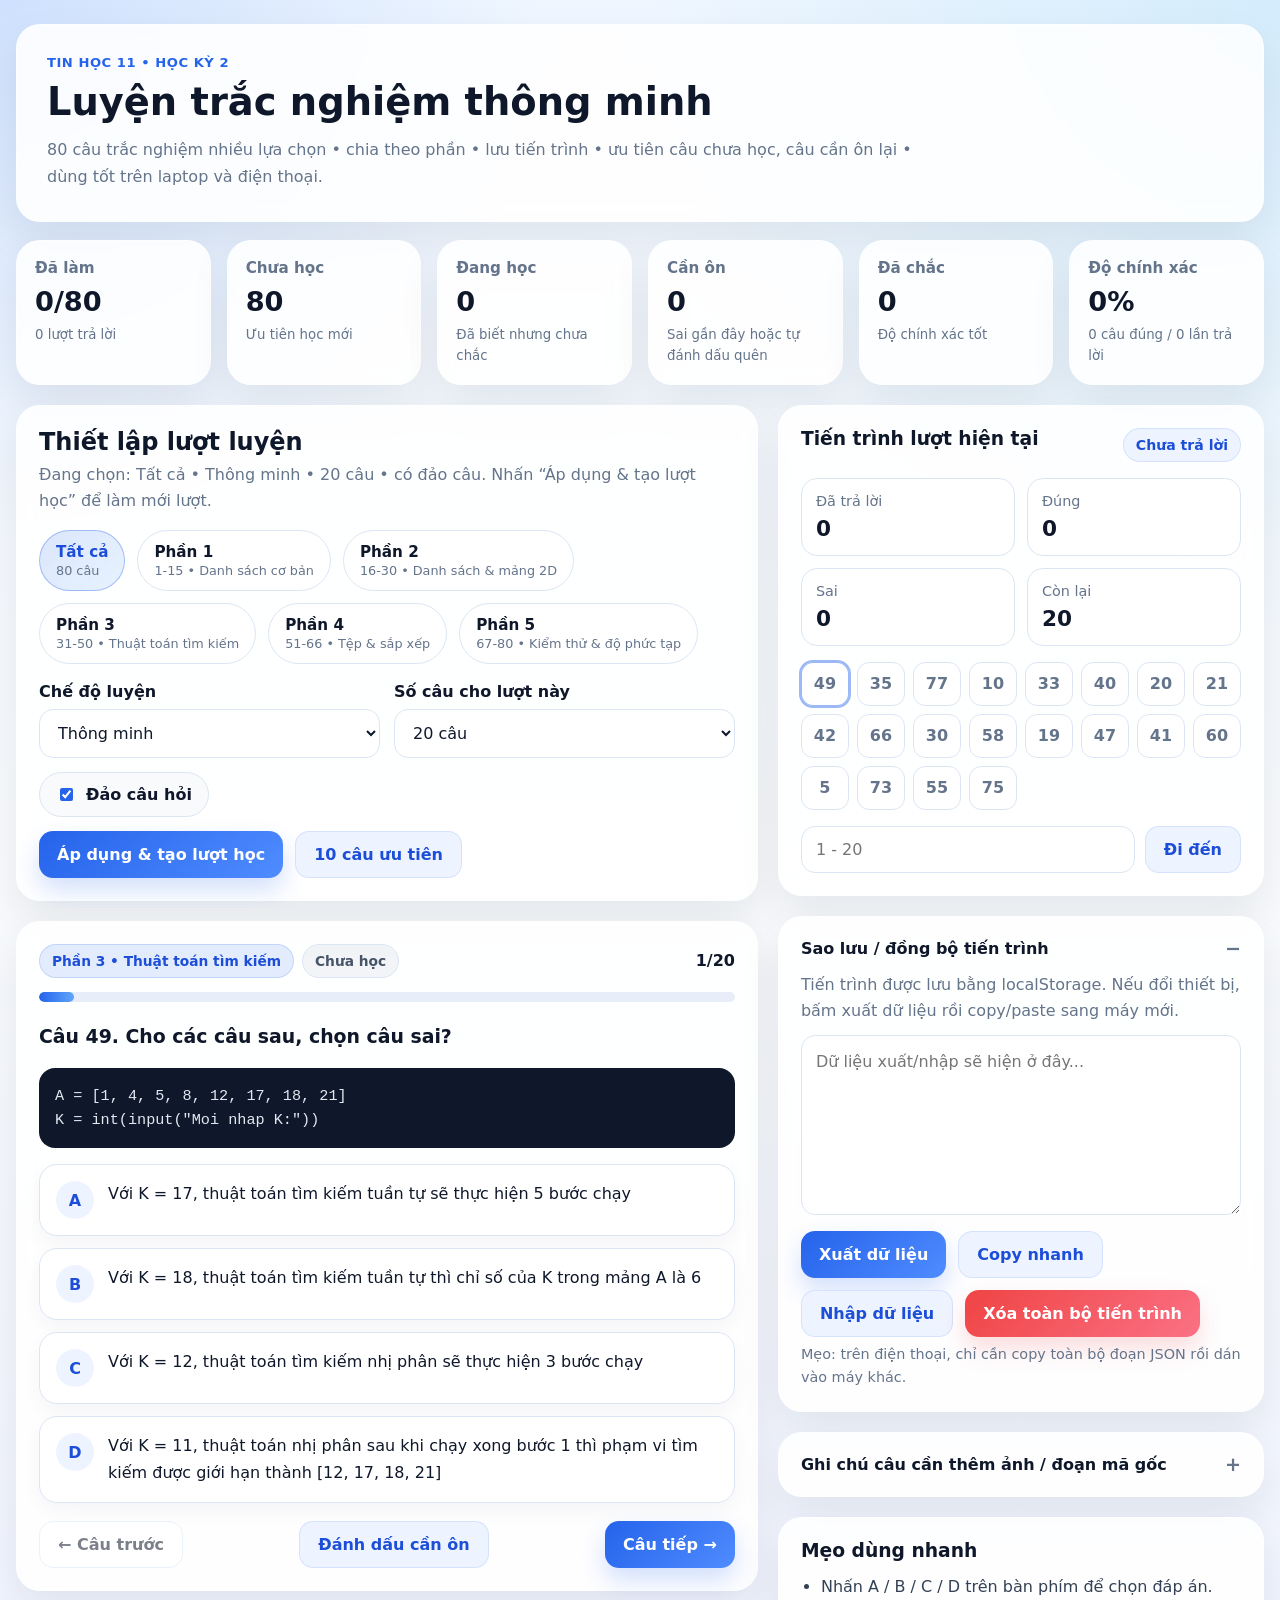
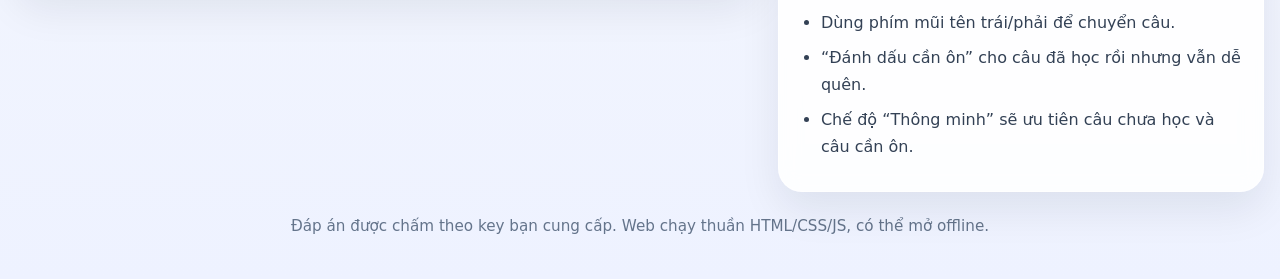
==== index.html @ f0079c47 "init" ====
<!DOCTYPE html>
<html lang="vi">
<head>
  <meta charset="UTF-8" />
  <meta name="viewport" content="width=device-width, initial-scale=1.0" />
  <title>Luyện trắc nghiệm Tin học 11 - HK2</title>
  <link rel="stylesheet" href="style.css" />
</head>
<body>
  <main class="app">
    <header class="hero panel">
      <div>
        <p class="eyebrow">Tin học 11 • Học kỳ 2</p>
        <h1>Luyện trắc nghiệm thông minh</h1>
        <p class="hero-subtext">
          80 câu trắc nghiệm nhiều lựa chọn • chia theo phần • lưu tiến trình •
          ưu tiên câu chưa học, câu cần ôn lại • dùng tốt trên laptop và điện thoại.
        </p>
      </div>
    </header>

    <section class="stats-grid">
      <article class="stat-card panel">
        <span class="stat-label">Đã làm</span>
        <strong id="statAttempted">0/80</strong>
        <small id="statAttemptedDetail">0 lượt trả lời</small>
      </article>

      <article class="stat-card panel">
        <span class="stat-label">Chưa học</span>
        <strong id="statUnseen">80</strong>
        <small>Ưu tiên học mới</small>
      </article>

      <article class="stat-card panel">
        <span class="stat-label">Đang học</span>
        <strong id="statLearning">0</strong>
        <small>Đã biết nhưng chưa chắc</small>
      </article>

      <article class="stat-card panel">
        <span class="stat-label">Cần ôn</span>
        <strong id="statReview">0</strong>
        <small>Sai gần đây hoặc tự đánh dấu quên</small>
      </article>

      <article class="stat-card panel">
        <span class="stat-label">Đã chắc</span>
        <strong id="statMastered">0</strong>
        <small>Độ chính xác tốt</small>
      </article>

      <article class="stat-card panel">
        <span class="stat-label">Độ chính xác</span>
        <strong id="statAccuracy">0%</strong>
        <small id="statAccuracyDetail">0 câu đúng / 0 lần trả lời</small>
      </article>
    </section>

    <div class="layout">
      <section class="column-main">
        <section class="panel control-panel">
          <div class="panel-title-row">
            <div>
              <h2>Thiết lập lượt luyện</h2>
              <p id="sessionMetaText" class="muted-text">
                Dữ liệu được lưu tự động trên trình duyệt này.
              </p>
            </div>
          </div>

          <div id="sectionChips" class="section-chips"></div>

          <div class="control-grid">
            <label class="control-field">
              <span>Chế độ luyện</span>
              <select id="modeSelect">
                <option value="smart">Thông minh</option>
                <option value="all">Tất cả câu trong phần</option>
                <option value="unseen">Chỉ câu chưa học</option>
                <option value="review">Chỉ câu cần ôn</option>
                <option value="learning">Chỉ câu đang học</option>
                <option value="mastered">Chỉ câu đã chắc</option>
              </select>
            </label>

            <label class="control-field">
              <span>Số câu cho lượt này</span>
              <select id="countSelect">
                <option value="10">10 câu</option>
                <option value="15">15 câu</option>
                <option value="20">20 câu</option>
                <option value="30">30 câu</option>
                <option value="40">40 câu</option>
                <option value="all">Tất cả câu trong phần</option>
              </select>
            </label>
          </div>

          <div class="toggle-row">
            <label class="toggle-pill">
              <input type="checkbox" id="shuffleToggle" />
              <span>Đảo câu hỏi</span>
            </label>
          </div>

          <div class="control-actions">
            <button id="buildSessionBtn" class="btn btn-primary" type="button">
              Áp dụng & tạo lượt học
            </button>
            <button id="continueSmartBtn" class="btn btn-secondary" type="button">
              10 câu ưu tiên
            </button>
          </div>
        </section>

        <article class="panel question-panel">
          <div class="question-head">
            <div class="badge-row">
              <span id="questionSectionBadge" class="badge badge-accent">Phần</span>
              <span id="questionStatusBadge" class="badge">Trạng thái</span>
            </div>
            <div class="question-position">
              <span id="currentIndexLabel">0</span>/<span id="totalCountLabel">0</span>
            </div>
          </div>

          <div class="reading-progress">
            <div id="sessionProgressBar"></div>
          </div>

          <h2 id="questionTitle" class="question-title">Đang tải câu hỏi...</h2>

          <pre id="questionCode" class="question-code hidden"></pre>

          <div id="questionImageWrap" class="question-image-wrap hidden">
            <img id="questionImage" alt="Ảnh minh họa câu hỏi" />
          </div>

          <div id="questionImageNote" class="inline-note warning hidden"></div>
          <div id="questionNote" class="inline-note hidden"></div>

          <div id="optionsList" class="options-list"></div>

          <div id="feedbackBox" class="feedback-box hidden"></div>

          <div class="question-actions">
            <button id="prevBtn" class="btn btn-ghost" type="button">← Câu trước</button>
            <button id="toggleReviewBtn" class="btn btn-secondary" type="button">
              Đánh dấu cần ôn
            </button>
            <button id="nextBtn" class="btn btn-primary" type="button">Câu tiếp →</button>
          </div>
        </article>
      </section>

      <aside class="column-side">
        <section class="panel">
          <div class="panel-title-row">
            <h3>Tiến trình lượt hiện tại</h3>
            <span id="sessionResultText" class="mini-pill">Chưa trả lời</span>
          </div>

          <div class="session-overview">
            <div class="mini-card">
              <span>Đã trả lời</span>
              <strong id="sessionAnswered">0</strong>
            </div>
            <div class="mini-card">
              <span>Đúng</span>
              <strong id="sessionCorrect">0</strong>
            </div>
            <div class="mini-card">
              <span>Sai</span>
              <strong id="sessionWrong">0</strong>
            </div>
            <div class="mini-card">
              <span>Còn lại</span>
              <strong id="sessionRemaining">0</strong>
            </div>
          </div>

          <div id="questionNavigator" class="navigator-grid"></div>

          <div class="jump-row">
            <input
              id="jumpInput"
              type="number"
              min="1"
              placeholder="Đi tới vị trí trong lượt"
            />
            <button id="jumpBtn" class="btn btn-secondary" type="button">Đi đến</button>
          </div>
        </section>

        <details class="panel" open>
          <summary>Sao lưu / đồng bộ tiến trình</summary>
          <p class="muted-text">
            Tiến trình được lưu bằng localStorage. Nếu đổi thiết bị, bấm xuất dữ liệu
            rồi copy/paste sang máy mới.
          </p>
          <textarea
            id="syncDataBox"
            placeholder="Dữ liệu xuất/nhập sẽ hiện ở đây..."
          ></textarea>
          <div class="stack-actions">
            <button id="exportBtn" class="btn btn-primary" type="button">Xuất dữ liệu</button>
            <button id="copyBtn" class="btn btn-secondary" type="button">Copy nhanh</button>
            <button id="importBtn" class="btn btn-secondary" type="button">Nhập dữ liệu</button>
            <button id="resetProgressBtn" class="btn btn-danger" type="button">
              Xóa toàn bộ tiến trình
            </button>
          </div>
          <p id="syncMessage" class="muted-text small-text">
            Mẹo: trên điện thoại, chỉ cần copy toàn bộ đoạn JSON rồi dán vào máy khác.
          </p>
        </details>

        <details class="panel">
          <summary>Ghi chú câu cần thêm ảnh / đoạn mã gốc</summary>
          <ul id="assetNotesList" class="asset-list"></ul>
        </details>

        <section class="panel help-panel">
          <h3>Mẹo dùng nhanh</h3>
          <ul class="help-list">
            <li>Nhấn A / B / C / D trên bàn phím để chọn đáp án.</li>
            <li>Dùng phím mũi tên trái/phải để chuyển câu.</li>
            <li>“Đánh dấu cần ôn” cho câu đã học rồi nhưng vẫn dễ quên.</li>
            <li>Chế độ “Thông minh” sẽ ưu tiên câu chưa học và câu cần ôn.</li>
          </ul>
        </section>
      </aside>
    </div>

    <footer class="footer-note">
      Đáp án được chấm theo key bạn cung cấp. Web chạy thuần HTML/CSS/JS, có thể mở offline.
    </footer>
  </main>

  <div id="toast" class="toast hidden"></div>

  <script src="javascript.js"></script>
</body>
</html>
---- style.css ----
:root {
  --bg-1: #eff6ff;
  --bg-2: #f8fafc;
  --bg-3: #eef2ff;
  --card: rgba(255, 255, 255, 0.88);
  --text: #0f172a;
  --muted: #64748b;
  --line: #dbe5f3;
  --primary: #2563eb;
  --primary-dark: #1d4ed8;
  --primary-soft: rgba(37, 99, 235, 0.12);
  --success: #16a34a;
  --success-soft: rgba(22, 163, 74, 0.12);
  --warning: #f59e0b;
  --warning-soft: rgba(245, 158, 11, 0.14);
  --danger: #ef4444;
  --danger-soft: rgba(239, 68, 68, 0.12);
  --shadow: 0 18px 42px rgba(15, 23, 42, 0.08);
  --radius-lg: 24px;
  --radius-md: 18px;
  --radius-sm: 14px;
}

* {
  box-sizing: border-box;
}

html {
  scroll-behavior: smooth;
}

body {
  margin: 0;
  color: var(--text);
  font-family: Inter, system-ui, -apple-system, BlinkMacSystemFont, "Segoe UI", sans-serif;
  background:
    radial-gradient(circle at top left, rgba(59, 130, 246, 0.18), transparent 24%),
    radial-gradient(circle at top right, rgba(14, 165, 233, 0.12), transparent 28%),
    linear-gradient(180deg, var(--bg-1) 0%, var(--bg-2) 46%, var(--bg-3) 100%);
  min-height: 100vh;
}

button,
input,
select,
textarea {
  font: inherit;
}

button {
  cursor: pointer;
}

img {
  max-width: 100%;
  display: block;
}

.app {
  max-width: 1280px;
  margin: 0 auto;
  padding: 24px 16px 40px;
}

.panel {
  background: var(--card);
  border: 1px solid rgba(255, 255, 255, 0.6);
  border-radius: var(--radius-lg);
  box-shadow: var(--shadow);
  backdrop-filter: blur(10px);
}

.hero {
  padding: 30px;
  margin-bottom: 18px;
}

.eyebrow {
  margin: 0 0 10px;
  color: var(--primary);
  font-weight: 800;
  letter-spacing: 0.04em;
  text-transform: uppercase;
  font-size: 0.82rem;
}

.hero h1 {
  margin: 0;
  font-size: clamp(1.9rem, 3vw, 3rem);
  line-height: 1.15;
}

.hero-subtext {
  margin: 12px 0 0;
  max-width: 900px;
  color: var(--muted);
  font-size: 1rem;
  line-height: 1.7;
}

.stats-grid {
  display: grid;
  grid-template-columns: repeat(6, minmax(0, 1fr));
  gap: 16px;
  margin-bottom: 20px;
}

.stat-card {
  padding: 18px;
}

.stat-label {
  display: block;
  color: var(--muted);
  font-weight: 700;
  font-size: 0.95rem;
  margin-bottom: 10px;
}

.stat-card strong {
  display: block;
  font-size: 1.7rem;
  line-height: 1.1;
  margin-bottom: 8px;
}

.stat-card small {
  color: var(--muted);
  line-height: 1.5;
}

.layout {
  display: grid;
  grid-template-columns: minmax(0, 1.45fr) minmax(320px, 0.95fr);
  gap: 20px;
  align-items: start;
}

.column-main,
.column-side {
  display: flex;
  flex-direction: column;
  gap: 20px;
}

.control-panel,
.question-panel,
.column-side .panel {
  padding: 22px;
}

.panel-title-row {
  display: flex;
  justify-content: space-between;
  align-items: flex-start;
  gap: 12px;
  margin-bottom: 16px;
}

.panel-title-row h2,
.panel-title-row h3 {
  margin: 0;
}

.muted-text {
  margin: 6px 0 0;
  color: var(--muted);
  line-height: 1.6;
}

.small-text {
  font-size: 0.9rem;
}

.section-chips {
  display: flex;
  flex-wrap: wrap;
  gap: 12px;
  margin-bottom: 18px;
}

.chip {
  border: 1px solid var(--line);
  background: rgba(255, 255, 255, 0.78);
  color: var(--text);
  border-radius: 999px;
  padding: 12px 16px;
  min-height: 56px;
  display: inline-flex;
  flex-direction: column;
  justify-content: center;
  gap: 2px;
  transition: transform 0.18s ease, box-shadow 0.18s ease, border-color 0.18s ease;
}

.chip span {
  font-weight: 800;
  font-size: 0.95rem;
}

.chip small {
  color: var(--muted);
  font-size: 0.8rem;
}

.chip:hover {
  transform: translateY(-1px);
  box-shadow: 0 10px 24px rgba(15, 23, 42, 0.08);
}

.chip.active {
  background: linear-gradient(135deg, rgba(37, 99, 235, 0.16), rgba(96, 165, 250, 0.14));
  border-color: rgba(37, 99, 235, 0.35);
  color: var(--primary-dark);
}

.control-grid {
  display: grid;
  grid-template-columns: repeat(2, minmax(0, 1fr));
  gap: 14px;
}

.control-field {
  display: flex;
  flex-direction: column;
  gap: 8px;
}

.control-field span {
  font-weight: 700;
  color: var(--text);
}

.control-field select,
.jump-row input,
textarea {
  width: 100%;
  border: 1px solid var(--line);
  background: rgba(255, 255, 255, 0.94);
  color: var(--text);
  border-radius: 14px;
  padding: 13px 14px;
  outline: none;
  transition: border-color 0.18s ease, box-shadow 0.18s ease;
}

.control-field select:focus,
.jump-row input:focus,
textarea:focus {
  border-color: rgba(37, 99, 235, 0.45);
  box-shadow: 0 0 0 4px rgba(37, 99, 235, 0.08);
}

.toggle-row {
  margin-top: 14px;
  margin-bottom: 14px;
  display: flex;
  flex-wrap: wrap;
  gap: 10px;
}

.toggle-pill {
  display: inline-flex;
  align-items: center;
  gap: 10px;
  padding: 12px 16px;
  border-radius: 999px;
  border: 1px solid var(--line);
  background: #f8fafc;
  font-weight: 700;
  color: var(--text);
}

.toggle-pill input {
  accent-color: var(--primary);
}

.control-actions,
.stack-actions,
.question-actions {
  display: flex;
  flex-wrap: wrap;
  gap: 12px;
}

.btn {
  border: none;
  border-radius: 14px;
  padding: 13px 18px;
  font-weight: 800;
  transition: transform 0.18s ease, box-shadow 0.18s ease, opacity 0.18s ease;
}

.btn:hover {
  transform: translateY(-1px);
}

.btn:disabled {
  opacity: 0.55;
  cursor: not-allowed;
  transform: none;
  box-shadow: none;
}

.btn-primary {
  background: linear-gradient(135deg, var(--primary), #4f8cff);
  color: white;
  box-shadow: 0 12px 24px rgba(37, 99, 235, 0.2);
}

.btn-secondary {
  background: #eef4ff;
  color: var(--primary-dark);
  border: 1px solid rgba(37, 99, 235, 0.12);
}

.btn-ghost {
  background: white;
  color: var(--text);
  border: 1px solid var(--line);
}

.btn-danger {
  background: linear-gradient(135deg, #ef4444, #fb7185);
  color: white;
  box-shadow: 0 12px 24px rgba(239, 68, 68, 0.18);
}

.question-head {
  display: flex;
  align-items: center;
  justify-content: space-between;
  gap: 12px;
  margin-bottom: 14px;
}

.badge-row {
  display: flex;
  flex-wrap: wrap;
  gap: 8px;
}

.badge {
  display: inline-flex;
  align-items: center;
  justify-content: center;
  padding: 8px 12px;
  border-radius: 999px;
  border: 1px solid var(--line);
  background: #f8fafc;
  color: var(--muted);
  font-size: 0.86rem;
  font-weight: 800;
}

.badge-accent {
  background: var(--primary-soft);
  color: var(--primary-dark);
  border-color: rgba(37, 99, 235, 0.18);
}

.badge.status-unseen {
  background: rgba(148, 163, 184, 0.12);
  color: #475569;
}

.badge.status-learning {
  background: rgba(59, 130, 246, 0.1);
  color: var(--primary-dark);
}

.badge.status-review {
  background: var(--warning-soft);
  color: #a16207;
}

.badge.status-mastered {
  background: var(--success-soft);
  color: #15803d;
}

.question-position {
  font-weight: 900;
  color: var(--text);
  font-size: 1rem;
}

.reading-progress {
  width: 100%;
  height: 10px;
  background: #e8eef9;
  border-radius: 999px;
  overflow: hidden;
  margin-bottom: 18px;
}

#sessionProgressBar {
  width: 0%;
  height: 100%;
  background: linear-gradient(90deg, var(--primary), #60a5fa);
  border-radius: 999px;
  transition: width 0.28s ease;
}

.question-title {
  margin: 0 0 16px;
  font-size: 1.18rem;
  line-height: 1.7;
  white-space: pre-wrap;
}

.question-code {
  margin: 0 0 16px;
  padding: 16px;
  border-radius: 16px;
  background: #0f172a;
  color: #e2e8f0;
  overflow: auto;
  white-space: pre-wrap;
  line-height: 1.6;
  font-size: 0.95rem;
  font-family: ui-monospace, SFMono-Regular, Menlo, Monaco, Consolas, "Liberation Mono", "Courier New", monospace;
}

.question-image-wrap {
  margin-bottom: 16px;
}

.question-image-wrap img {
  width: 100%;
  border-radius: 16px;
  border: 1px solid var(--line);
  background: white;
  object-fit: contain;
  max-height: 420px;
}

.inline-note {
  margin-bottom: 16px;
  padding: 14px 16px;
  border-radius: 16px;
  border: 1px solid #e2e8f0;
  background: #f8fafc;
  color: #334155;
  line-height: 1.6;
}

.inline-note.warning {
  background: rgba(255, 248, 235, 0.88);
  border-color: rgba(245, 158, 11, 0.28);
  color: #92400e;
}

.options-list {
  display: grid;
  gap: 12px;
}

.option-btn {
  width: 100%;
  display: flex;
  align-items: flex-start;
  gap: 14px;
  text-align: left;
  padding: 16px;
  border-radius: 18px;
  border: 1px solid var(--line);
  background: white;
  box-shadow: 0 8px 20px rgba(15, 23, 42, 0.04);
  transition: transform 0.18s ease, border-color 0.18s ease, box-shadow 0.18s ease;
}

.option-btn:hover {
  transform: translateY(-1px);
  border-color: rgba(37, 99, 235, 0.3);
  box-shadow: 0 12px 24px rgba(37, 99, 235, 0.08);
}

.option-btn:disabled {
  cursor: default;
  opacity: 1;
}

.option-key {
  flex-shrink: 0;
  width: 38px;
  height: 38px;
  border-radius: 999px;
  display: inline-flex;
  align-items: center;
  justify-content: center;
  font-weight: 900;
  background: #eef4ff;
  color: var(--primary-dark);
}

.option-text {
  display: block;
  white-space: pre-wrap;
  line-height: 1.65;
  color: var(--text);
}

.option-btn.selected {
  border-color: rgba(37, 99, 235, 0.35);
}

.option-btn.correct {
  border-color: rgba(22, 163, 74, 0.36);
  background: rgba(22, 163, 74, 0.08);
}

.option-btn.correct .option-key {
  background: rgba(22, 163, 74, 0.16);
  color: var(--success);
}

.option-btn.wrong {
  border-color: rgba(239, 68, 68, 0.34);
  background: rgba(239, 68, 68, 0.08);
}

.option-btn.wrong .option-key {
  background: rgba(239, 68, 68, 0.16);
  color: #b91c1c;
}

.feedback-box {
  margin-top: 16px;
  padding: 14px 16px;
  border-radius: 16px;
  line-height: 1.7;
  font-weight: 700;
}

.feedback-box.success {
  background: rgba(22, 163, 74, 0.1);
  border: 1px solid rgba(22, 163, 74, 0.24);
  color: #166534;
}

.feedback-box.error {
  background: rgba(239, 68, 68, 0.1);
  border: 1px solid rgba(239, 68, 68, 0.24);
  color: #b91c1c;
}

.question-actions {
  margin-top: 18px;
  justify-content: space-between;
}

.session-overview {
  display: grid;
  grid-template-columns: repeat(2, minmax(0, 1fr));
  gap: 12px;
}

.mini-card {
  padding: 14px;
  border-radius: 16px;
  background: rgba(255, 255, 255, 0.72);
  border: 1px solid var(--line);
}

.mini-card span {
  display: block;
  color: var(--muted);
  font-size: 0.9rem;
  margin-bottom: 8px;
}

.mini-card strong {
  font-size: 1.35rem;
  line-height: 1.1;
}

.mini-pill {
  display: inline-flex;
  align-items: center;
  justify-content: center;
  border-radius: 999px;
  padding: 8px 12px;
  background: #eef4ff;
  color: var(--primary-dark);
  font-weight: 800;
  font-size: 0.88rem;
  border: 1px solid rgba(37, 99, 235, 0.12);
}

.navigator-grid {
  margin-top: 16px;
  display: grid;
  grid-template-columns: repeat(auto-fill, minmax(44px, 1fr));
  gap: 8px;
}

.nav-btn {
  min-height: 44px;
  border-radius: 12px;
  border: 1px solid var(--line);
  background: white;
  font-weight: 900;
  color: var(--text);
  transition: transform 0.18s ease, border-color 0.18s ease;
}

.nav-btn:hover {
  transform: translateY(-1px);
}

.nav-btn.current {
  outline: 2px solid rgba(37, 99, 235, 0.45);
  border-color: rgba(37, 99, 235, 0.45);
}

.nav-btn.answered-correct {
  background: rgba(22, 163, 74, 0.12);
  border-color: rgba(22, 163, 74, 0.28);
  color: #166534;
}

.nav-btn.answered-wrong {
  background: rgba(239, 68, 68, 0.12);
  border-color: rgba(239, 68, 68, 0.28);
  color: #b91c1c;
}

.nav-btn.status-unseen {
  background: white;
  color: #64748b;
}

.nav-btn.status-learning {
  background: rgba(59, 130, 246, 0.08);
  color: var(--primary-dark);
}

.nav-btn.status-review {
  background: rgba(245, 158, 11, 0.14);
  color: #a16207;
}

.nav-btn.status-mastered {
  background: rgba(22, 163, 74, 0.12);
  color: #15803d;
}

.jump-row {
  display: flex;
  gap: 10px;
  margin-top: 16px;
}

.jump-row input {
  flex: 1;
}

details.panel {
  overflow: hidden;
}

details > summary {
  list-style: none;
  cursor: pointer;
  font-weight: 800;
  outline: none;
}

details > summary::-webkit-details-marker {
  display: none;
}

details > summary::after {
  content: "+";
  float: right;
  color: var(--muted);
  font-size: 1.2rem;
  line-height: 1;
}

details[open] > summary::after {
  content: "−";
}

details[open] > summary {
  margin-bottom: 14px;
}

textarea {
  min-height: 180px;
  resize: vertical;
  line-height: 1.6;
  margin-top: 12px;
  margin-bottom: 12px;
}

.asset-list,
.help-list {
  margin: 12px 0 0;
  padding-left: 20px;
  color: #334155;
  line-height: 1.7;
}

.help-list li,
.asset-list li {
  margin-bottom: 8px;
}

.help-panel h3 {
  margin: 0;
}

.footer-note {
  text-align: center;
  color: var(--muted);
  margin-top: 22px;
  font-size: 0.95rem;
  line-height: 1.7;
}

.toast {
  position: fixed;
  left: 50%;
  bottom: 18px;
  transform: translateX(-50%);
  padding: 12px 18px;
  border-radius: 999px;
  color: white;
  background: #0f172a;
  box-shadow: 0 18px 40px rgba(15, 23, 42, 0.22);
  z-index: 9999;
  transition: opacity 0.22s ease, transform 0.22s ease;
  max-width: min(92vw, 720px);
  text-align: center;
  font-weight: 800;
}

.toast.success {
  background: linear-gradient(135deg, #16a34a, #22c55e);
}

.toast.error {
  background: linear-gradient(135deg, #dc2626, #f87171);
}

.toast.info {
  background: linear-gradient(135deg, #0f172a, #334155);
}

.hidden {
  display: none !important;
}

@media (max-width: 1180px) {
  .stats-grid {
    grid-template-columns: repeat(3, minmax(0, 1fr));
  }
}

@media (max-width: 980px) {
  .layout {
    grid-template-columns: 1fr;
  }

  .question-actions {
    justify-content: flex-start;
  }
}

@media (max-width: 680px) {
  .app {
    padding: 16px 12px 34px;
  }

  .hero,
  .control-panel,
  .question-panel,
  .column-side .panel {
    padding: 18px;
    border-radius: 20px;
  }

  .stats-grid {
    grid-template-columns: repeat(2, minmax(0, 1fr));
  }

  .control-grid {
    grid-template-columns: 1fr;
  }

  .question-head {
    flex-direction: column;
    align-items: flex-start;
  }

  .question-title {
    font-size: 1.08rem;
  }

  .question-actions,
  .stack-actions,
  .control-actions,
  .jump-row {
    flex-direction: column;
  }

  .question-actions .btn,
  .stack-actions .btn,
  .control-actions .btn,
  .jump-row .btn {
    width: 100%;
  }

  .session-overview {
    grid-template-columns: repeat(2, minmax(0, 1fr));
  }

  .navigator-grid {
    grid-template-columns: repeat(auto-fill, minmax(42px, 1fr));
  }
}
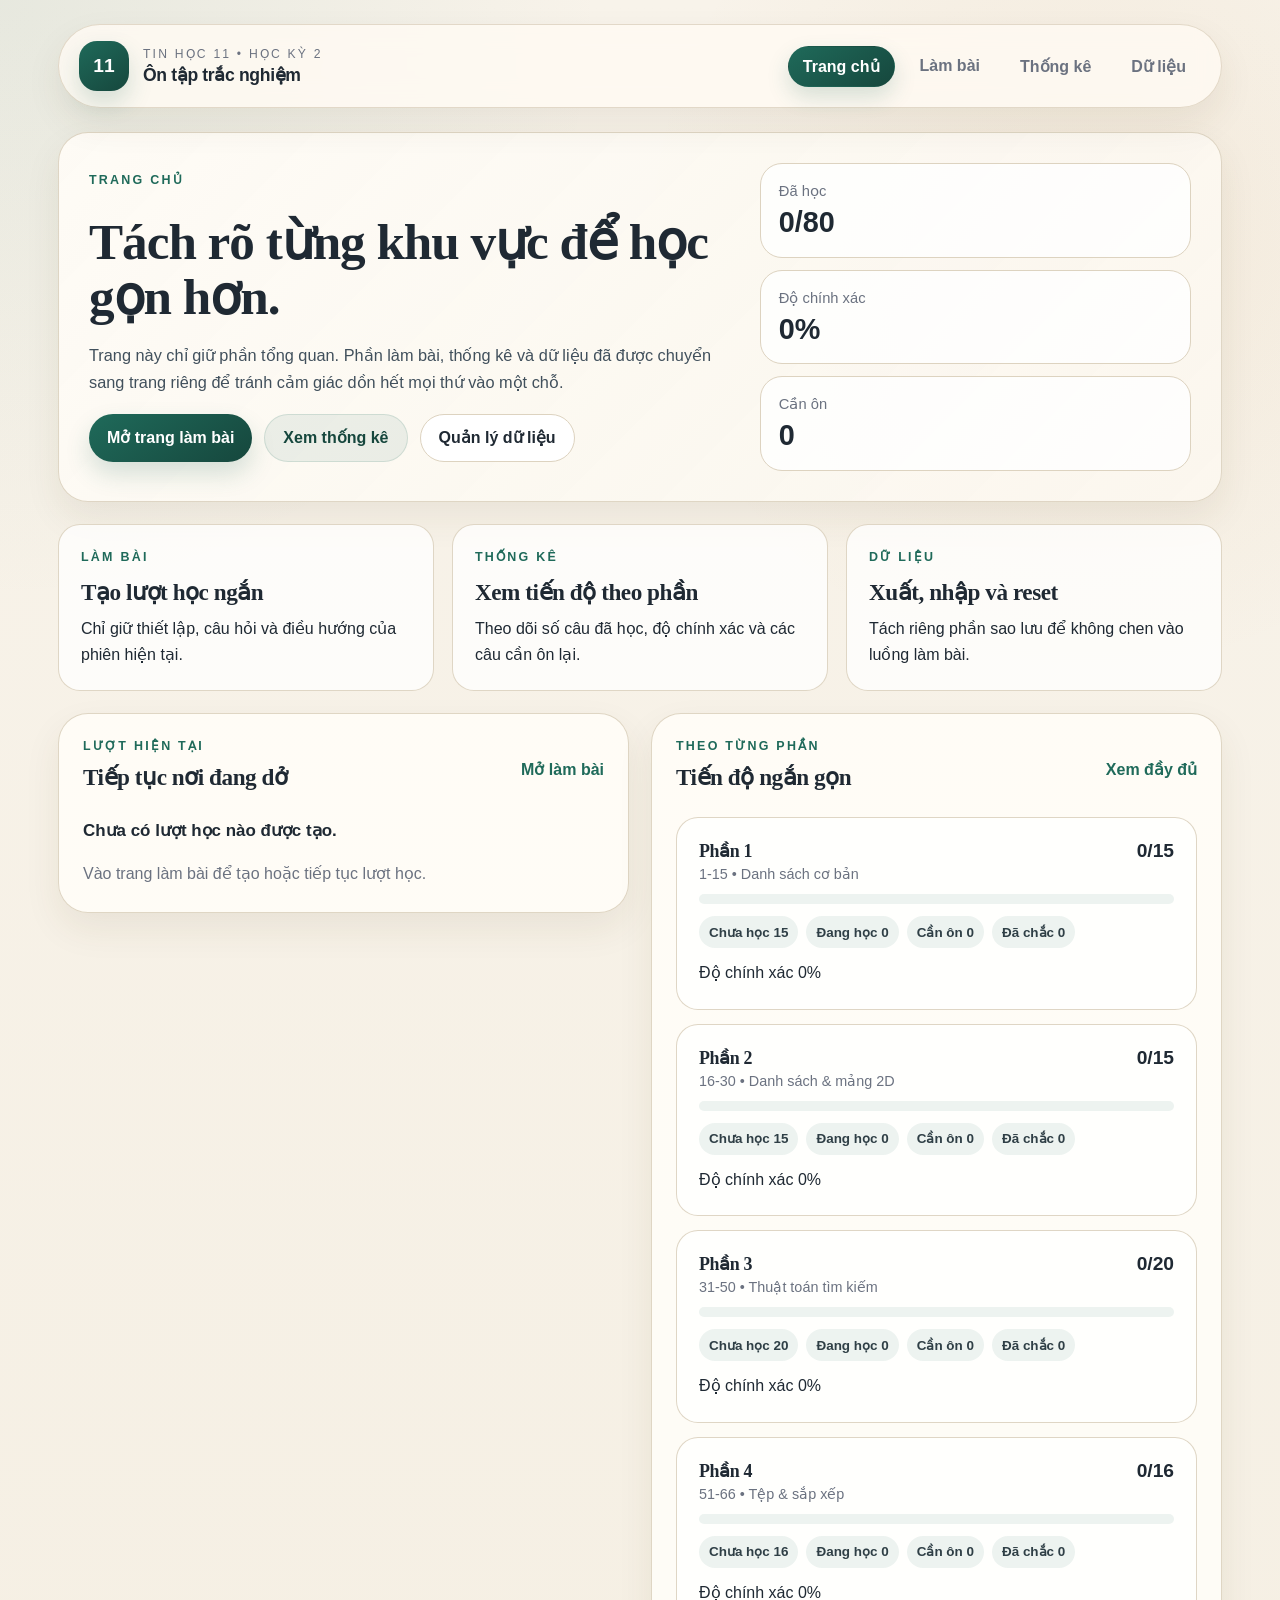
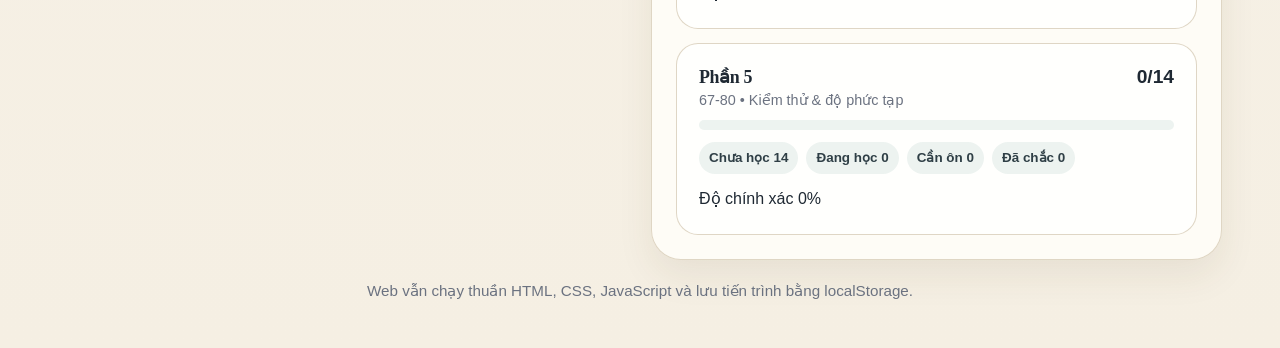
==== commit 415e9239: "Add statistics page for tracking progress and performance in Tin học 11 HK2" ====
--- a/index.html
+++ b/index.html
@@ -3,238 +3,112 @@
 <head>
   <meta charset="UTF-8" />
   <meta name="viewport" content="width=device-width, initial-scale=1.0" />
-  <title>Luyện trắc nghiệm Tin học 11 - HK2</title>
+  <title>Trang chủ | Ôn tập Tin học 11 HK2</title>
   <link rel="stylesheet" href="style.css" />
 </head>
-<body>
-  <main class="app">
-    <header class="hero panel">
-      <div>
-        <p class="eyebrow">Tin học 11 • Học kỳ 2</p>
-        <h1>Luyện trắc nghiệm thông minh</h1>
-        <p class="hero-subtext">
-          80 câu trắc nghiệm nhiều lựa chọn • chia theo phần • lưu tiến trình •
-          ưu tiên câu chưa học, câu cần ôn lại • dùng tốt trên laptop và điện thoại.
-        </p>
-      </div>
+<body data-page="home">
+  <main class="shell">
+    <header class="site-header">
+      <a class="brand" href="index.html">
+        <span class="brand-mark">11</span>
+        <div>
+          <p class="brand-kicker">Tin học 11 • Học kỳ 2</p>
+          <p class="brand-name">Ôn tập trắc nghiệm</p>
+        </div>
+      </a>
+
+      <nav class="site-nav" aria-label="Điều hướng chính">
+        <a class="nav-link" data-page-link="home" href="index.html">Trang chủ</a>
+        <a class="nav-link" data-page-link="practice" href="lam-bai.html">Làm bài</a>
+        <a class="nav-link" data-page-link="stats" href="thong-ke.html">Thống kê</a>
+        <a class="nav-link" data-page-link="data" href="du-lieu.html">Dữ liệu</a>
+      </nav>
     </header>
 
-    <section class="stats-grid">
-      <article class="stat-card panel">
-        <span class="stat-label">Đã làm</span>
-        <strong id="statAttempted">0/80</strong>
-        <small id="statAttemptedDetail">0 lượt trả lời</small>
+    <section class="hero-card">
+      <div class="hero-copy">
+        <p class="section-label">Trang chủ</p>
+        <h1>Tách rõ từng khu vực để học gọn hơn.</h1>
+        <p class="hero-text">
+          Trang này chỉ giữ phần tổng quan. Phần làm bài, thống kê và dữ liệu đã
+          được chuyển sang trang riêng để tránh cảm giác dồn hết mọi thứ vào một chỗ.
+        </p>
+        <div class="action-row">
+          <a class="btn btn-primary" href="lam-bai.html">Mở trang làm bài</a>
+          <a class="btn btn-secondary" href="thong-ke.html">Xem thống kê</a>
+          <a class="btn btn-ghost" href="du-lieu.html">Quản lý dữ liệu</a>
+        </div>
+      </div>
+
+      <div class="hero-metrics">
+        <article class="metric-card">
+          <span>Đã học</span>
+          <strong id="homeAttempted">0/80</strong>
+        </article>
+        <article class="metric-card">
+          <span>Độ chính xác</span>
+          <strong id="homeAccuracy">0%</strong>
+        </article>
+        <article class="metric-card">
+          <span>Cần ôn</span>
+          <strong id="homeReview">0</strong>
+        </article>
+      </div>
+    </section>
+
+    <section class="quick-grid">
+      <a class="quick-link-card" href="lam-bai.html">
+        <p class="section-label">Làm bài</p>
+        <h2>Tạo lượt học ngắn</h2>
+        <p>Chỉ giữ thiết lập, câu hỏi và điều hướng của phiên hiện tại.</p>
+      </a>
+
+      <a class="quick-link-card" href="thong-ke.html">
+        <p class="section-label">Thống kê</p>
+        <h2>Xem tiến độ theo phần</h2>
+        <p>Theo dõi số câu đã học, độ chính xác và các câu cần ôn lại.</p>
+      </a>
+
+      <a class="quick-link-card" href="du-lieu.html">
+        <p class="section-label">Dữ liệu</p>
+        <h2>Xuất, nhập và reset</h2>
+        <p>Tách riêng phần sao lưu để không chen vào luồng làm bài.</p>
+      </a>
+    </section>
+
+    <section class="split-panel two-wide">
+      <article class="card">
+        <div class="card-heading">
+          <div>
+            <p class="section-label">Lượt hiện tại</p>
+            <h2>Tiếp tục nơi đang dở</h2>
+          </div>
+          <a class="text-link" href="lam-bai.html">Mở làm bài</a>
+        </div>
+
+        <p id="homeSessionSummary" class="summary-line">
+          Chưa có lượt học nào được tạo.
+        </p>
+        <p id="homeSessionMeta" class="muted-text">
+          Vào trang làm bài để tạo hoặc tiếp tục lượt học.
+        </p>
       </article>
 
-      <article class="stat-card panel">
-        <span class="stat-label">Chưa học</span>
-        <strong id="statUnseen">80</strong>
-        <small>Ưu tiên học mới</small>
-      </article>
+      <article class="card">
+        <div class="card-heading">
+          <div>
+            <p class="section-label">Theo từng phần</p>
+            <h2>Tiến độ ngắn gọn</h2>
+          </div>
+          <a class="text-link" href="thong-ke.html">Xem đầy đủ</a>
+        </div>
 
-      <article class="stat-card panel">
-        <span class="stat-label">Đang học</span>
-        <strong id="statLearning">0</strong>
-        <small>Đã biết nhưng chưa chắc</small>
-      </article>
-
-      <article class="stat-card panel">
-        <span class="stat-label">Cần ôn</span>
-        <strong id="statReview">0</strong>
-        <small>Sai gần đây hoặc tự đánh dấu quên</small>
-      </article>
-
-      <article class="stat-card panel">
-        <span class="stat-label">Đã chắc</span>
-        <strong id="statMastered">0</strong>
-        <small>Độ chính xác tốt</small>
-      </article>
-
-      <article class="stat-card panel">
-        <span class="stat-label">Độ chính xác</span>
-        <strong id="statAccuracy">0%</strong>
-        <small id="statAccuracyDetail">0 câu đúng / 0 lần trả lời</small>
+        <div id="homeSectionOverview" class="section-summary-grid compact"></div>
       </article>
     </section>
 
-    <div class="layout">
-      <section class="column-main">
-        <section class="panel control-panel">
-          <div class="panel-title-row">
-            <div>
-              <h2>Thiết lập lượt luyện</h2>
-              <p id="sessionMetaText" class="muted-text">
-                Dữ liệu được lưu tự động trên trình duyệt này.
-              </p>
-            </div>
-          </div>
-
-          <div id="sectionChips" class="section-chips"></div>
-
-          <div class="control-grid">
-            <label class="control-field">
-              <span>Chế độ luyện</span>
-              <select id="modeSelect">
-                <option value="smart">Thông minh</option>
-                <option value="all">Tất cả câu trong phần</option>
-                <option value="unseen">Chỉ câu chưa học</option>
-                <option value="review">Chỉ câu cần ôn</option>
-                <option value="learning">Chỉ câu đang học</option>
-                <option value="mastered">Chỉ câu đã chắc</option>
-              </select>
-            </label>
-
-            <label class="control-field">
-              <span>Số câu cho lượt này</span>
-              <select id="countSelect">
-                <option value="10">10 câu</option>
-                <option value="15">15 câu</option>
-                <option value="20">20 câu</option>
-                <option value="30">30 câu</option>
-                <option value="40">40 câu</option>
-                <option value="all">Tất cả câu trong phần</option>
-              </select>
-            </label>
-          </div>
-
-          <div class="toggle-row">
-            <label class="toggle-pill">
-              <input type="checkbox" id="shuffleToggle" />
-              <span>Đảo câu hỏi</span>
-            </label>
-          </div>
-
-          <div class="control-actions">
-            <button id="buildSessionBtn" class="btn btn-primary" type="button">
-              Áp dụng & tạo lượt học
-            </button>
-            <button id="continueSmartBtn" class="btn btn-secondary" type="button">
-              10 câu ưu tiên
-            </button>
-          </div>
-        </section>
-
-        <article class="panel question-panel">
-          <div class="question-head">
-            <div class="badge-row">
-              <span id="questionSectionBadge" class="badge badge-accent">Phần</span>
-              <span id="questionStatusBadge" class="badge">Trạng thái</span>
-            </div>
-            <div class="question-position">
-              <span id="currentIndexLabel">0</span>/<span id="totalCountLabel">0</span>
-            </div>
-          </div>
-
-          <div class="reading-progress">
-            <div id="sessionProgressBar"></div>
-          </div>
-
-          <h2 id="questionTitle" class="question-title">Đang tải câu hỏi...</h2>
-
-          <pre id="questionCode" class="question-code hidden"></pre>
-
-          <div id="questionImageWrap" class="question-image-wrap hidden">
-            <img id="questionImage" alt="Ảnh minh họa câu hỏi" />
-          </div>
-
-          <div id="questionImageNote" class="inline-note warning hidden"></div>
-          <div id="questionNote" class="inline-note hidden"></div>
-
-          <div id="optionsList" class="options-list"></div>
-
-          <div id="feedbackBox" class="feedback-box hidden"></div>
-
-          <div class="question-actions">
-            <button id="prevBtn" class="btn btn-ghost" type="button">← Câu trước</button>
-            <button id="toggleReviewBtn" class="btn btn-secondary" type="button">
-              Đánh dấu cần ôn
-            </button>
-            <button id="nextBtn" class="btn btn-primary" type="button">Câu tiếp →</button>
-          </div>
-        </article>
-      </section>
-
-      <aside class="column-side">
-        <section class="panel">
-          <div class="panel-title-row">
-            <h3>Tiến trình lượt hiện tại</h3>
-            <span id="sessionResultText" class="mini-pill">Chưa trả lời</span>
-          </div>
-
-          <div class="session-overview">
-            <div class="mini-card">
-              <span>Đã trả lời</span>
-              <strong id="sessionAnswered">0</strong>
-            </div>
-            <div class="mini-card">
-              <span>Đúng</span>
-              <strong id="sessionCorrect">0</strong>
-            </div>
-            <div class="mini-card">
-              <span>Sai</span>
-              <strong id="sessionWrong">0</strong>
-            </div>
-            <div class="mini-card">
-              <span>Còn lại</span>
-              <strong id="sessionRemaining">0</strong>
-            </div>
-          </div>
-
-          <div id="questionNavigator" class="navigator-grid"></div>
-
-          <div class="jump-row">
-            <input
-              id="jumpInput"
-              type="number"
-              min="1"
-              placeholder="Đi tới vị trí trong lượt"
-            />
-            <button id="jumpBtn" class="btn btn-secondary" type="button">Đi đến</button>
-          </div>
-        </section>
-
-        <details class="panel" open>
-          <summary>Sao lưu / đồng bộ tiến trình</summary>
-          <p class="muted-text">
-            Tiến trình được lưu bằng localStorage. Nếu đổi thiết bị, bấm xuất dữ liệu
-            rồi copy/paste sang máy mới.
-          </p>
-          <textarea
-            id="syncDataBox"
-            placeholder="Dữ liệu xuất/nhập sẽ hiện ở đây..."
-          ></textarea>
-          <div class="stack-actions">
-            <button id="exportBtn" class="btn btn-primary" type="button">Xuất dữ liệu</button>
-            <button id="copyBtn" class="btn btn-secondary" type="button">Copy nhanh</button>
-            <button id="importBtn" class="btn btn-secondary" type="button">Nhập dữ liệu</button>
-            <button id="resetProgressBtn" class="btn btn-danger" type="button">
-              Xóa toàn bộ tiến trình
-            </button>
-          </div>
-          <p id="syncMessage" class="muted-text small-text">
-            Mẹo: trên điện thoại, chỉ cần copy toàn bộ đoạn JSON rồi dán vào máy khác.
-          </p>
-        </details>
-
-        <details class="panel">
-          <summary>Ghi chú câu cần thêm ảnh / đoạn mã gốc</summary>
-          <ul id="assetNotesList" class="asset-list"></ul>
-        </details>
-
-        <section class="panel help-panel">
-          <h3>Mẹo dùng nhanh</h3>
-          <ul class="help-list">
-            <li>Nhấn A / B / C / D trên bàn phím để chọn đáp án.</li>
-            <li>Dùng phím mũi tên trái/phải để chuyển câu.</li>
-            <li>“Đánh dấu cần ôn” cho câu đã học rồi nhưng vẫn dễ quên.</li>
-            <li>Chế độ “Thông minh” sẽ ưu tiên câu chưa học và câu cần ôn.</li>
-          </ul>
-        </section>
-      </aside>
-    </div>
-
-    <footer class="footer-note">
-      Đáp án được chấm theo key bạn cung cấp. Web chạy thuần HTML/CSS/JS, có thể mở offline.
+    <footer class="site-footer">
+      Web vẫn chạy thuần HTML, CSS, JavaScript và lưu tiến trình bằng localStorage.
     </footer>
   </main>
 
--- a/style.css
+++ b/style.css
@@ -1,24 +1,28 @@
 :root {
-  --bg-1: #eff6ff;
-  --bg-2: #f8fafc;
-  --bg-3: #eef2ff;
-  --card: rgba(255, 255, 255, 0.88);
-  --text: #0f172a;
-  --muted: #64748b;
-  --line: #dbe5f3;
-  --primary: #2563eb;
-  --primary-dark: #1d4ed8;
-  --primary-soft: rgba(37, 99, 235, 0.12);
-  --success: #16a34a;
-  --success-soft: rgba(22, 163, 74, 0.12);
-  --warning: #f59e0b;
-  --warning-soft: rgba(245, 158, 11, 0.14);
-  --danger: #ef4444;
-  --danger-soft: rgba(239, 68, 68, 0.12);
-  --shadow: 0 18px 42px rgba(15, 23, 42, 0.08);
-  --radius-lg: 24px;
-  --radius-md: 18px;
-  --radius-sm: 14px;
+  --bg: #f5efe3;
+  --bg-soft: #fbf7ef;
+  --surface: rgba(255, 253, 248, 0.9);
+  --surface-strong: #fffdf8;
+  --text: #1f2933;
+  --muted: #6b7280;
+  --line: #ddd3c0;
+  --accent: #1f6a5a;
+  --accent-strong: #16473d;
+  --accent-soft: rgba(31, 106, 90, 0.12);
+  --accent-warm: #b7792b;
+  --success: #2f6a3d;
+  --success-soft: rgba(47, 106, 61, 0.14);
+  --warning: #9a6a12;
+  --warning-soft: rgba(183, 121, 43, 0.16);
+  --danger: #b34738;
+  --danger-soft: rgba(179, 71, 56, 0.14);
+  --shadow: 0 16px 36px rgba(79, 58, 24, 0.08);
+  --radius-xl: 30px;
+  --radius-lg: 22px;
+  --radius-md: 16px;
+  --radius-sm: 12px;
+  --font-body: "Segoe UI Variable Text", "Segoe UI", "Trebuchet MS", sans-serif;
+  --font-heading: "Palatino Linotype", Georgia, serif;
 }
 
 * {
@@ -31,13 +35,18 @@
 
 body {
   margin: 0;
+  min-height: 100vh;
   color: var(--text);
-  font-family: Inter, system-ui, -apple-system, BlinkMacSystemFont, "Segoe UI", sans-serif;
+  font-family: var(--font-body);
   background:
-    radial-gradient(circle at top left, rgba(59, 130, 246, 0.18), transparent 24%),
-    radial-gradient(circle at top right, rgba(14, 165, 233, 0.12), transparent 28%),
-    linear-gradient(180deg, var(--bg-1) 0%, var(--bg-2) 46%, var(--bg-3) 100%);
-  min-height: 100vh;
+    radial-gradient(circle at top left, rgba(31, 106, 90, 0.08), transparent 26%),
+    radial-gradient(circle at 85% 12%, rgba(183, 121, 43, 0.08), transparent 22%),
+    linear-gradient(180deg, #f8f3ea 0%, var(--bg) 100%);
+}
+
+a {
+  color: inherit;
+  text-decoration: none;
 }
 
 button,
@@ -52,247 +61,340 @@
 }
 
 img {
+  display: block;
   max-width: 100%;
+}
+
+h1,
+h2,
+h3 {
+  margin: 0;
+  font-family: var(--font-heading);
+  font-weight: 600;
+  letter-spacing: -0.02em;
+}
+
+p {
+  margin: 0;
+}
+
+.shell {
+  max-width: 1200px;
+  margin: 0 auto;
+  padding: 24px 18px 48px;
+}
+
+.site-header {
+  position: sticky;
+  top: 14px;
+  z-index: 20;
+  display: flex;
+  align-items: center;
+  justify-content: space-between;
+  gap: 20px;
+  margin-bottom: 24px;
+  padding: 16px 20px;
+  border: 1px solid rgba(221, 211, 192, 0.85);
+  border-radius: 999px;
+  background: rgba(255, 250, 243, 0.82);
+  box-shadow: var(--shadow);
+  backdrop-filter: blur(12px);
+}
+
+.brand {
+  display: flex;
+  align-items: center;
+  gap: 14px;
+  min-width: 0;
+}
+
+.brand-mark {
+  display: inline-flex;
+  align-items: center;
+  justify-content: center;
+  width: 50px;
+  height: 50px;
+  border-radius: 18px;
+  background: linear-gradient(145deg, var(--accent), var(--accent-strong));
+  color: white;
+  font-weight: 800;
+  font-size: 1.2rem;
+  box-shadow: 0 12px 24px rgba(31, 106, 90, 0.18);
+}
+
+.brand-kicker {
+  margin-bottom: 4px;
+  color: var(--muted);
+  font-size: 0.76rem;
+  letter-spacing: 0.18em;
+  text-transform: uppercase;
+}
+
+.brand-name {
+  font-size: 1.1rem;
+  font-weight: 700;
+  letter-spacing: -0.02em;
+}
+
+.site-nav {
+  display: flex;
+  flex-wrap: wrap;
+  justify-content: flex-end;
+  gap: 10px;
+}
+
+.nav-link {
+  padding: 10px 14px;
+  border: 1px solid transparent;
+  border-radius: 999px;
+  color: var(--muted);
+  font-weight: 700;
+  transition: background 0.18s ease, border-color 0.18s ease, color 0.18s ease, transform 0.18s ease;
+}
+
+.nav-link:hover {
+  color: var(--text);
+  border-color: rgba(221, 211, 192, 0.92);
+  background: rgba(255, 255, 255, 0.7);
+  transform: translateY(-1px);
+}
+
+.nav-link[aria-current="page"] {
+  color: white;
+  border-color: transparent;
+  background: linear-gradient(145deg, var(--accent), var(--accent-strong));
+  box-shadow: 0 10px 22px rgba(31, 106, 90, 0.18);
+}
+
+.hero-card,
+.card,
+.page-heading {
+  border: 1px solid rgba(221, 211, 192, 0.92);
+  border-radius: var(--radius-xl);
+  background: var(--surface);
+  box-shadow: var(--shadow);
+}
+
+.hero-card {
+  display: grid;
+  grid-template-columns: minmax(0, 1.2fr) minmax(280px, 0.8fr);
+  gap: 24px;
+  margin-bottom: 22px;
+  padding: 30px;
+  background:
+    linear-gradient(135deg, rgba(255, 252, 246, 0.98), rgba(251, 247, 239, 0.92)),
+    linear-gradient(135deg, var(--accent-soft), transparent);
+}
+
+.hero-copy,
+.card,
+.page-heading {
+  display: flex;
+  flex-direction: column;
+}
+
+.section-label {
+  margin-bottom: 10px;
+  color: var(--accent);
+  font-size: 0.78rem;
+  font-weight: 800;
+  letter-spacing: 0.18em;
+  text-transform: uppercase;
+}
+
+.hero-card h1,
+.page-heading h1 {
+  font-size: clamp(2rem, 4vw, 3.5rem);
+  line-height: 1.06;
+}
+
+.hero-text,
+.lead-text,
+.muted-text,
+.summary-line,
+.section-summary-note,
+.review-item p,
+.quick-link-card p,
+.stat-card small,
+.field span,
+.option-text,
+.inline-note,
+.plain-list,
+textarea {
+  line-height: 1.65;
+}
+
+.hero-text,
+.lead-text {
+  max-width: 720px;
+  color: #41505c;
+  font-size: 1.02rem;
+}
+
+.hero-copy {
+  justify-content: center;
+  gap: 18px;
+}
+
+.hero-metrics {
+  display: grid;
+  gap: 12px;
+}
+
+.metric-card,
+.mini-card,
+.data-point {
+  padding: 18px;
+  border: 1px solid var(--line);
+  border-radius: var(--radius-lg);
+  background: rgba(255, 255, 255, 0.82);
+}
+
+.metric-card span,
+.mini-card span,
+.data-point span {
   display: block;
-}
-
-.app {
-  max-width: 1280px;
-  margin: 0 auto;
-  padding: 24px 16px 40px;
-}
-
-.panel {
-  background: var(--card);
-  border: 1px solid rgba(255, 255, 255, 0.6);
+  margin-bottom: 8px;
+  color: var(--muted);
+  font-size: 0.92rem;
+}
+
+.metric-card strong,
+.mini-card strong,
+.data-point strong {
+  font-size: 1.8rem;
+  line-height: 1.1;
+}
+
+.quick-grid {
+  display: grid;
+  grid-template-columns: repeat(3, minmax(0, 1fr));
+  gap: 18px;
+  margin-bottom: 22px;
+}
+
+.quick-link-card,
+.section-summary-card,
+.review-item {
+  padding: 22px;
+  border: 1px solid rgba(221, 211, 192, 0.92);
   border-radius: var(--radius-lg);
-  box-shadow: var(--shadow);
-  backdrop-filter: blur(10px);
-}
-
-.hero {
-  padding: 30px;
-  margin-bottom: 18px;
-}
-
-.eyebrow {
-  margin: 0 0 10px;
-  color: var(--primary);
-  font-weight: 800;
-  letter-spacing: 0.04em;
-  text-transform: uppercase;
-  font-size: 0.82rem;
-}
-
-.hero h1 {
-  margin: 0;
-  font-size: clamp(1.9rem, 3vw, 3rem);
-  line-height: 1.15;
-}
-
-.hero-subtext {
-  margin: 12px 0 0;
-  max-width: 900px;
-  color: var(--muted);
-  font-size: 1rem;
-  line-height: 1.7;
-}
-
-.stats-grid {
+  background: rgba(255, 255, 255, 0.76);
+  transition: transform 0.18s ease, border-color 0.18s ease, box-shadow 0.18s ease;
+}
+
+.quick-link-card:hover,
+.section-summary-card:hover,
+.review-item:hover,
+.chip:hover,
+.btn:hover,
+.option-btn:hover,
+.nav-btn:hover {
+  transform: translateY(-1px);
+}
+
+.quick-link-card:hover,
+.section-summary-card:hover,
+.review-item:hover {
+  border-color: rgba(31, 106, 90, 0.24);
+  box-shadow: 0 14px 28px rgba(79, 58, 24, 0.08);
+}
+
+.quick-link-card {
+  display: block;
+}
+
+.quick-link-card h2,
+.card-heading h2,
+.review-item h3,
+.section-summary-head h3 {
+  margin-bottom: 10px;
+  font-size: 1.45rem;
+}
+
+.split-panel {
   display: grid;
-  grid-template-columns: repeat(6, minmax(0, 1fr));
+  grid-template-columns: repeat(2, minmax(0, 1fr));
+  gap: 22px;
+  margin-bottom: 22px;
+}
+
+.two-wide {
+  align-items: start;
+}
+
+.card {
+  padding: 24px;
   gap: 16px;
-  margin-bottom: 20px;
-}
-
-.stat-card {
-  padding: 18px;
-}
-
-.stat-label {
-  display: block;
-  color: var(--muted);
+}
+
+.card-heading {
+  display: flex;
+  align-items: center;
+  justify-content: space-between;
+  gap: 14px;
+}
+
+.card-heading.align-start {
+  align-items: flex-start;
+}
+
+.text-link {
+  color: var(--accent);
   font-weight: 700;
+}
+
+.text-link:hover {
+  text-decoration: underline;
+}
+
+.summary-line {
+  font-size: 1.06rem;
+  font-weight: 700;
+}
+
+.site-footer {
+  margin-top: 12px;
+  color: var(--muted);
+  text-align: center;
   font-size: 0.95rem;
-  margin-bottom: 10px;
-}
-
-.stat-card strong {
-  display: block;
-  font-size: 1.7rem;
-  line-height: 1.1;
-  margin-bottom: 8px;
-}
-
-.stat-card small {
-  color: var(--muted);
-  line-height: 1.5;
-}
-
-.layout {
-  display: grid;
-  grid-template-columns: minmax(0, 1.45fr) minmax(320px, 0.95fr);
+}
+
+.page-heading {
+  flex-direction: row;
+  align-items: center;
+  justify-content: space-between;
   gap: 20px;
-  align-items: start;
-}
-
-.column-main,
-.column-side {
+  margin-bottom: 22px;
+  padding: 26px 28px;
+}
+
+.page-heading > div {
   display: flex;
   flex-direction: column;
-  gap: 20px;
-}
-
-.control-panel,
-.question-panel,
-.column-side .panel {
-  padding: 22px;
-}
-
-.panel-title-row {
-  display: flex;
-  justify-content: space-between;
-  align-items: flex-start;
-  gap: 12px;
-  margin-bottom: 16px;
-}
-
-.panel-title-row h2,
-.panel-title-row h3 {
-  margin: 0;
-}
-
-.muted-text {
-  margin: 6px 0 0;
-  color: var(--muted);
-  line-height: 1.6;
-}
-
-.small-text {
-  font-size: 0.9rem;
-}
-
-.section-chips {
+  gap: 10px;
+}
+
+.action-row {
   display: flex;
   flex-wrap: wrap;
   gap: 12px;
-  margin-bottom: 18px;
-}
-
-.chip {
-  border: 1px solid var(--line);
-  background: rgba(255, 255, 255, 0.78);
-  color: var(--text);
-  border-radius: 999px;
-  padding: 12px 16px;
-  min-height: 56px;
+}
+
+.action-row.wrap {
+  align-items: flex-start;
+}
+
+.btn {
   display: inline-flex;
-  flex-direction: column;
+  align-items: center;
   justify-content: center;
-  gap: 2px;
-  transition: transform 0.18s ease, box-shadow 0.18s ease, border-color 0.18s ease;
-}
-
-.chip span {
-  font-weight: 800;
-  font-size: 0.95rem;
-}
-
-.chip small {
-  color: var(--muted);
-  font-size: 0.8rem;
-}
-
-.chip:hover {
-  transform: translateY(-1px);
-  box-shadow: 0 10px 24px rgba(15, 23, 42, 0.08);
-}
-
-.chip.active {
-  background: linear-gradient(135deg, rgba(37, 99, 235, 0.16), rgba(96, 165, 250, 0.14));
-  border-color: rgba(37, 99, 235, 0.35);
-  color: var(--primary-dark);
-}
-
-.control-grid {
-  display: grid;
-  grid-template-columns: repeat(2, minmax(0, 1fr));
-  gap: 14px;
-}
-
-.control-field {
-  display: flex;
-  flex-direction: column;
-  gap: 8px;
-}
-
-.control-field span {
-  font-weight: 700;
-  color: var(--text);
-}
-
-.control-field select,
-.jump-row input,
-textarea {
-  width: 100%;
-  border: 1px solid var(--line);
-  background: rgba(255, 255, 255, 0.94);
-  color: var(--text);
-  border-radius: 14px;
-  padding: 13px 14px;
-  outline: none;
-  transition: border-color 0.18s ease, box-shadow 0.18s ease;
-}
-
-.control-field select:focus,
-.jump-row input:focus,
-textarea:focus {
-  border-color: rgba(37, 99, 235, 0.45);
-  box-shadow: 0 0 0 4px rgba(37, 99, 235, 0.08);
-}
-
-.toggle-row {
-  margin-top: 14px;
-  margin-bottom: 14px;
-  display: flex;
-  flex-wrap: wrap;
-  gap: 10px;
-}
-
-.toggle-pill {
-  display: inline-flex;
-  align-items: center;
-  gap: 10px;
-  padding: 12px 16px;
-  border-radius: 999px;
-  border: 1px solid var(--line);
-  background: #f8fafc;
-  font-weight: 700;
-  color: var(--text);
-}
-
-.toggle-pill input {
-  accent-color: var(--primary);
-}
-
-.control-actions,
-.stack-actions,
-.question-actions {
-  display: flex;
-  flex-wrap: wrap;
-  gap: 12px;
-}
-
-.btn {
+  min-height: 48px;
+  padding: 12px 18px;
   border: none;
-  border-radius: 14px;
-  padding: 13px 18px;
+  border-radius: 999px;
   font-weight: 800;
   transition: transform 0.18s ease, box-shadow 0.18s ease, opacity 0.18s ease;
-}
-
-.btn:hover {
-  transform: translateY(-1px);
 }
 
 .btn:disabled {
@@ -303,27 +405,141 @@
 }
 
 .btn-primary {
-  background: linear-gradient(135deg, var(--primary), #4f8cff);
   color: white;
-  box-shadow: 0 12px 24px rgba(37, 99, 235, 0.2);
+  background: linear-gradient(145deg, var(--accent), var(--accent-strong));
+  box-shadow: 0 12px 24px rgba(31, 106, 90, 0.18);
 }
 
 .btn-secondary {
-  background: #eef4ff;
-  color: var(--primary-dark);
-  border: 1px solid rgba(37, 99, 235, 0.12);
+  color: var(--accent-strong);
+  background: rgba(31, 106, 90, 0.08);
+  border: 1px solid rgba(31, 106, 90, 0.14);
 }
 
 .btn-ghost {
+  color: var(--text);
   background: white;
+  border: 1px solid var(--line);
+}
+
+.btn-danger {
+  color: white;
+  background: linear-gradient(145deg, var(--danger), #cb6a58);
+  box-shadow: 0 12px 24px rgba(179, 71, 56, 0.18);
+}
+
+.practice-layout,
+.data-layout {
+  display: grid;
+  grid-template-columns: minmax(0, 1.45fr) minmax(320px, 0.88fr);
+  gap: 22px;
+  align-items: start;
+}
+
+.stack-column {
+  display: flex;
+  flex-direction: column;
+  gap: 22px;
+}
+
+.muted-text {
+  color: var(--muted);
+}
+
+.small-text {
+  font-size: 0.92rem;
+}
+
+.section-chips {
+  display: flex;
+  flex-wrap: wrap;
+  gap: 12px;
+}
+
+.chip {
+  display: inline-flex;
+  flex-direction: column;
+  gap: 2px;
+  min-height: 60px;
+  padding: 12px 16px;
+  border: 1px solid var(--line);
+  border-radius: 999px;
+  background: rgba(255, 255, 255, 0.84);
+  transition: transform 0.18s ease, border-color 0.18s ease, box-shadow 0.18s ease;
+}
+
+.chip span {
+  font-size: 0.94rem;
+  font-weight: 800;
+}
+
+.chip small {
+  color: var(--muted);
+  font-size: 0.8rem;
+}
+
+.chip.active {
+  color: var(--accent-strong);
+  border-color: rgba(31, 106, 90, 0.28);
+  background: linear-gradient(145deg, rgba(31, 106, 90, 0.12), rgba(255, 255, 255, 0.9));
+  box-shadow: 0 10px 20px rgba(31, 106, 90, 0.08);
+}
+
+.form-grid {
+  display: grid;
+  grid-template-columns: repeat(2, minmax(0, 1fr));
+  gap: 14px;
+}
+
+.field {
+  display: flex;
+  flex-direction: column;
+  gap: 8px;
+}
+
+.field span {
+  font-weight: 700;
+}
+
+.field select,
+.jump-row input,
+textarea {
+  width: 100%;
+  border: 1px solid var(--line);
+  border-radius: var(--radius-md);
+  background: var(--surface-strong);
   color: var(--text);
+  padding: 13px 14px;
+  outline: none;
+  transition: border-color 0.18s ease, box-shadow 0.18s ease;
+}
+
+.field select:focus,
+.jump-row input:focus,
+textarea:focus {
+  border-color: rgba(31, 106, 90, 0.35);
+  box-shadow: 0 0 0 4px rgba(31, 106, 90, 0.08);
+}
+
+.toggle-row {
+  display: flex;
+  flex-wrap: wrap;
+  gap: 10px;
+}
+
+.toggle-chip {
+  display: inline-flex;
+  align-items: center;
+  gap: 10px;
+  padding: 12px 16px;
   border: 1px solid var(--line);
-}
-
-.btn-danger {
-  background: linear-gradient(135deg, #ef4444, #fb7185);
-  color: white;
-  box-shadow: 0 12px 24px rgba(239, 68, 68, 0.18);
+  border-radius: 999px;
+  background: rgba(255, 255, 255, 0.78);
+  font-weight: 700;
+}
+
+.toggle-chip input {
+  accent-color: var(--accent);
 }
 
 .question-head {
@@ -331,7 +547,6 @@
   align-items: center;
   justify-content: space-between;
   gap: 12px;
-  margin-bottom: 14px;
 }
 
 .badge-row {
@@ -340,115 +555,111 @@
   gap: 8px;
 }
 
-.badge {
+.badge,
+.mini-pill {
   display: inline-flex;
   align-items: center;
   justify-content: center;
+  min-height: 36px;
   padding: 8px 12px;
-  border-radius: 999px;
   border: 1px solid var(--line);
-  background: #f8fafc;
+  border-radius: 999px;
+  background: rgba(255, 255, 255, 0.86);
   color: var(--muted);
   font-size: 0.86rem;
   font-weight: 800;
 }
 
-.badge-accent {
-  background: var(--primary-soft);
-  color: var(--primary-dark);
-  border-color: rgba(37, 99, 235, 0.18);
+.badge-accent,
+.mini-pill {
+  color: var(--accent-strong);
+  background: rgba(31, 106, 90, 0.09);
+  border-color: rgba(31, 106, 90, 0.16);
 }
 
 .badge.status-unseen {
-  background: rgba(148, 163, 184, 0.12);
-  color: #475569;
+  color: #4b5563;
+  background: rgba(107, 114, 128, 0.09);
 }
 
 .badge.status-learning {
-  background: rgba(59, 130, 246, 0.1);
-  color: var(--primary-dark);
+  color: var(--accent-strong);
+  background: rgba(31, 106, 90, 0.08);
 }
 
 .badge.status-review {
+  color: var(--warning);
   background: var(--warning-soft);
-  color: #a16207;
 }
 
 .badge.status-mastered {
+  color: var(--success);
   background: var(--success-soft);
-  color: #15803d;
 }
 
 .question-position {
-  font-weight: 900;
-  color: var(--text);
   font-size: 1rem;
-}
-
-.reading-progress {
+  font-weight: 800;
+}
+
+.reading-progress,
+.meter {
   width: 100%;
   height: 10px;
-  background: #e8eef9;
-  border-radius: 999px;
   overflow: hidden;
-  margin-bottom: 18px;
-}
-
-#sessionProgressBar {
-  width: 0%;
+  border-radius: 999px;
+  background: rgba(31, 106, 90, 0.08);
+}
+
+#sessionProgressBar,
+.meter span {
+  display: block;
   height: 100%;
-  background: linear-gradient(90deg, var(--primary), #60a5fa);
-  border-radius: 999px;
-  transition: width 0.28s ease;
+  border-radius: 999px;
+  background: linear-gradient(90deg, var(--accent), #3e8a79);
+  transition: width 0.24s ease;
 }
 
 .question-title {
-  margin: 0 0 16px;
-  font-size: 1.18rem;
-  line-height: 1.7;
+  font-size: 1.24rem;
+  line-height: 1.65;
   white-space: pre-wrap;
 }
 
 .question-code {
-  margin: 0 0 16px;
+  margin: 0;
   padding: 16px;
-  border-radius: 16px;
-  background: #0f172a;
-  color: #e2e8f0;
   overflow: auto;
+  border-radius: var(--radius-lg);
+  background: #20323c;
+  color: #eff7f5;
+  font-size: 0.94rem;
+  line-height: 1.6;
   white-space: pre-wrap;
-  line-height: 1.6;
-  font-size: 0.95rem;
-  font-family: ui-monospace, SFMono-Regular, Menlo, Monaco, Consolas, "Liberation Mono", "Courier New", monospace;
-}
-
-.question-image-wrap {
-  margin-bottom: 16px;
+  font-family: Consolas, "Courier New", monospace;
 }
 
 .question-image-wrap img {
+  max-height: 420px;
   width: 100%;
-  border-radius: 16px;
+  object-fit: contain;
   border: 1px solid var(--line);
+  border-radius: var(--radius-lg);
   background: white;
-  object-fit: contain;
-  max-height: 420px;
 }
 
 .inline-note {
-  margin-bottom: 16px;
   padding: 14px 16px;
-  border-radius: 16px;
-  border: 1px solid #e2e8f0;
-  background: #f8fafc;
-  color: #334155;
-  line-height: 1.6;
+  border: 1px solid var(--line);
+  border-radius: var(--radius-md);
+  background: rgba(255, 255, 255, 0.78);
+  color: #41505c;
 }
 
 .inline-note.warning {
-  background: rgba(255, 248, 235, 0.88);
-  border-color: rgba(245, 158, 11, 0.28);
-  color: #92400e;
+  color: #8a5e12;
+  border-color: rgba(183, 121, 43, 0.24);
+  background: rgba(255, 248, 237, 0.9);
 }
 
 .options-list {
@@ -457,364 +668,410 @@
 }
 
 .option-btn {
-  width: 100%;
   display: flex;
   align-items: flex-start;
   gap: 14px;
+  width: 100%;
+  padding: 16px;
+  border: 1px solid var(--line);
+  border-radius: var(--radius-lg);
+  background: white;
   text-align: left;
-  padding: 16px;
-  border-radius: 18px;
-  border: 1px solid var(--line);
-  background: white;
-  box-shadow: 0 8px 20px rgba(15, 23, 42, 0.04);
   transition: transform 0.18s ease, border-color 0.18s ease, box-shadow 0.18s ease;
 }
 
 .option-btn:hover {
-  transform: translateY(-1px);
-  border-color: rgba(37, 99, 235, 0.3);
-  box-shadow: 0 12px 24px rgba(37, 99, 235, 0.08);
+  border-color: rgba(31, 106, 90, 0.24);
+  box-shadow: 0 12px 24px rgba(79, 58, 24, 0.06);
 }
 
 .option-btn:disabled {
+  opacity: 1;
   cursor: default;
-  opacity: 1;
 }
 
 .option-key {
   flex-shrink: 0;
+  display: inline-flex;
+  align-items: center;
+  justify-content: center;
   width: 38px;
   height: 38px;
   border-radius: 999px;
-  display: inline-flex;
-  align-items: center;
-  justify-content: center;
+  background: rgba(31, 106, 90, 0.08);
+  color: var(--accent-strong);
   font-weight: 900;
-  background: #eef4ff;
-  color: var(--primary-dark);
 }
 
 .option-text {
-  display: block;
   white-space: pre-wrap;
-  line-height: 1.65;
+}
+
+.option-btn.selected {
+  border-color: rgba(31, 106, 90, 0.3);
+}
+
+.option-btn.correct {
+  border-color: rgba(47, 106, 61, 0.3);
+  background: var(--success-soft);
+}
+
+.option-btn.correct .option-key {
+  color: var(--success);
+  background: rgba(47, 106, 61, 0.16);
+}
+
+.option-btn.wrong {
+  border-color: rgba(179, 71, 56, 0.3);
+  background: var(--danger-soft);
+}
+
+.option-btn.wrong .option-key {
+  color: var(--danger);
+  background: rgba(179, 71, 56, 0.18);
+}
+
+.feedback-box {
+  padding: 14px 16px;
+  border-radius: var(--radius-md);
+  font-weight: 700;
+}
+
+.feedback-box.success {
+  color: #22552e;
+  border: 1px solid rgba(47, 106, 61, 0.24);
+  background: var(--success-soft);
+}
+
+.feedback-box.error {
+  color: #99382b;
+  border: 1px solid rgba(179, 71, 56, 0.24);
+  background: var(--danger-soft);
+}
+
+.question-actions {
+  display: flex;
+  flex-wrap: wrap;
+  justify-content: space-between;
+  gap: 12px;
+}
+
+.session-overview,
+.stats-grid,
+.data-overview-grid {
+  display: grid;
+  gap: 12px;
+}
+
+.session-overview {
+  grid-template-columns: repeat(2, minmax(0, 1fr));
+}
+
+.mini-card strong {
+  font-size: 1.35rem;
+}
+
+.navigator-grid {
+  display: grid;
+  grid-template-columns: repeat(auto-fill, minmax(46px, 1fr));
+  gap: 8px;
+}
+
+.nav-btn {
+  min-height: 46px;
+  border: 1px solid var(--line);
+  border-radius: var(--radius-sm);
+  background: white;
   color: var(--text);
-}
-
-.option-btn.selected {
-  border-color: rgba(37, 99, 235, 0.35);
-}
-
-.option-btn.correct {
-  border-color: rgba(22, 163, 74, 0.36);
-  background: rgba(22, 163, 74, 0.08);
-}
-
-.option-btn.correct .option-key {
-  background: rgba(22, 163, 74, 0.16);
+  font-weight: 900;
+  transition: transform 0.18s ease, border-color 0.18s ease;
+}
+
+.nav-btn.current {
+  border-color: rgba(31, 106, 90, 0.36);
+  outline: 2px solid rgba(31, 106, 90, 0.18);
+}
+
+.nav-btn.answered-correct,
+.nav-btn.status-mastered {
   color: var(--success);
-}
-
-.option-btn.wrong {
-  border-color: rgba(239, 68, 68, 0.34);
-  background: rgba(239, 68, 68, 0.08);
-}
-
-.option-btn.wrong .option-key {
-  background: rgba(239, 68, 68, 0.16);
-  color: #b91c1c;
-}
-
-.feedback-box {
-  margin-top: 16px;
-  padding: 14px 16px;
-  border-radius: 16px;
-  line-height: 1.7;
+  border-color: rgba(47, 106, 61, 0.28);
+  background: var(--success-soft);
+}
+
+.nav-btn.answered-wrong,
+.nav-btn.status-review {
+  color: var(--warning);
+  border-color: rgba(183, 121, 43, 0.28);
+  background: var(--warning-soft);
+}
+
+.nav-btn.status-learning {
+  color: var(--accent-strong);
+  background: rgba(31, 106, 90, 0.08);
+}
+
+.nav-btn.status-unseen {
+  color: #6b7280;
+}
+
+.jump-row {
+  display: flex;
+  gap: 10px;
+}
+
+.stats-grid {
+  grid-template-columns: repeat(3, minmax(0, 1fr));
+  margin-bottom: 22px;
+}
+
+.stat-card {
+  gap: 10px;
+}
+
+.stat-label {
+  color: var(--muted);
+  font-size: 0.94rem;
   font-weight: 700;
 }
 
-.feedback-box.success {
-  background: rgba(22, 163, 74, 0.1);
-  border: 1px solid rgba(22, 163, 74, 0.24);
-  color: #166534;
-}
-
-.feedback-box.error {
-  background: rgba(239, 68, 68, 0.1);
-  border: 1px solid rgba(239, 68, 68, 0.24);
-  color: #b91c1c;
-}
-
-.question-actions {
-  margin-top: 18px;
-  justify-content: space-between;
-}
-
-.session-overview {
+.stat-card strong {
+  font-size: 1.8rem;
+  line-height: 1.1;
+}
+
+.stat-card small {
+  color: var(--muted);
+}
+
+.section-summary-grid {
   display: grid;
   grid-template-columns: repeat(2, minmax(0, 1fr));
+  gap: 14px;
+}
+
+.section-summary-grid.compact {
+  grid-template-columns: 1fr;
+}
+
+.section-summary-card {
+  display: flex;
+  flex-direction: column;
   gap: 12px;
 }
 
-.mini-card {
-  padding: 14px;
-  border-radius: 16px;
-  background: rgba(255, 255, 255, 0.72);
-  border: 1px solid var(--line);
-}
-
-.mini-card span {
-  display: block;
+.section-summary-head {
+  display: flex;
+  align-items: flex-start;
+  justify-content: space-between;
+  gap: 14px;
+}
+
+.section-summary-head h3 {
+  margin-bottom: 4px;
+  font-size: 1.12rem;
+}
+
+.section-summary-head p {
   color: var(--muted);
   font-size: 0.9rem;
+}
+
+.section-summary-head strong {
+  flex-shrink: 0;
+  font-size: 1.2rem;
+}
+
+.section-tags {
+  display: flex;
+  flex-wrap: wrap;
+  gap: 8px;
+}
+
+.section-tags span {
+  display: inline-flex;
+  align-items: center;
+  min-height: 32px;
+  padding: 6px 10px;
+  border-radius: 999px;
+  background: rgba(31, 106, 90, 0.08);
+  color: #2f3f46;
+  font-size: 0.84rem;
+  font-weight: 700;
+}
+
+.review-list {
+  display: grid;
+  gap: 12px;
+}
+
+.review-item {
+  display: flex;
+  align-items: flex-start;
+  justify-content: space-between;
+  gap: 18px;
+}
+
+.review-item h3 {
+  margin-bottom: 6px;
+  font-size: 1.06rem;
+}
+
+.review-item p {
+  color: var(--muted);
+  font-size: 0.92rem;
+}
+
+.review-item-meta {
+  display: flex;
+  flex-direction: column;
+  align-items: flex-end;
+  gap: 8px;
+  min-width: 120px;
+}
+
+.review-item-meta span {
+  display: inline-flex;
+  align-items: center;
+  justify-content: center;
+  min-height: 30px;
+  padding: 5px 10px;
+  border-radius: 999px;
+  background: rgba(183, 121, 43, 0.12);
+  color: #805410;
+  font-size: 0.82rem;
+  font-weight: 700;
+}
+
+.empty-state {
+  color: var(--muted);
+}
+
+.data-overview-grid {
+  grid-template-columns: repeat(2, minmax(0, 1fr));
+}
+
+textarea {
+  min-height: 260px;
+  resize: vertical;
+}
+
+.plain-list {
+  margin: 0;
+  padding-left: 20px;
+  color: #3f4b56;
+}
+
+.plain-list li {
   margin-bottom: 8px;
-}
-
-.mini-card strong {
-  font-size: 1.35rem;
-  line-height: 1.1;
-}
-
-.mini-pill {
-  display: inline-flex;
-  align-items: center;
-  justify-content: center;
-  border-radius: 999px;
-  padding: 8px 12px;
-  background: #eef4ff;
-  color: var(--primary-dark);
-  font-weight: 800;
-  font-size: 0.88rem;
-  border: 1px solid rgba(37, 99, 235, 0.12);
-}
-
-.navigator-grid {
-  margin-top: 16px;
-  display: grid;
-  grid-template-columns: repeat(auto-fill, minmax(44px, 1fr));
-  gap: 8px;
-}
-
-.nav-btn {
-  min-height: 44px;
-  border-radius: 12px;
-  border: 1px solid var(--line);
-  background: white;
-  font-weight: 900;
-  color: var(--text);
-  transition: transform 0.18s ease, border-color 0.18s ease;
-}
-
-.nav-btn:hover {
-  transform: translateY(-1px);
-}
-
-.nav-btn.current {
-  outline: 2px solid rgba(37, 99, 235, 0.45);
-  border-color: rgba(37, 99, 235, 0.45);
-}
-
-.nav-btn.answered-correct {
-  background: rgba(22, 163, 74, 0.12);
-  border-color: rgba(22, 163, 74, 0.28);
-  color: #166534;
-}
-
-.nav-btn.answered-wrong {
-  background: rgba(239, 68, 68, 0.12);
-  border-color: rgba(239, 68, 68, 0.28);
-  color: #b91c1c;
-}
-
-.nav-btn.status-unseen {
-  background: white;
-  color: #64748b;
-}
-
-.nav-btn.status-learning {
-  background: rgba(59, 130, 246, 0.08);
-  color: var(--primary-dark);
-}
-
-.nav-btn.status-review {
-  background: rgba(245, 158, 11, 0.14);
-  color: #a16207;
-}
-
-.nav-btn.status-mastered {
-  background: rgba(22, 163, 74, 0.12);
-  color: #15803d;
-}
-
-.jump-row {
-  display: flex;
-  gap: 10px;
-  margin-top: 16px;
-}
-
-.jump-row input {
-  flex: 1;
-}
-
-details.panel {
-  overflow: hidden;
-}
-
-details > summary {
-  list-style: none;
-  cursor: pointer;
-  font-weight: 800;
-  outline: none;
-}
-
-details > summary::-webkit-details-marker {
-  display: none;
-}
-
-details > summary::after {
-  content: "+";
-  float: right;
-  color: var(--muted);
-  font-size: 1.2rem;
-  line-height: 1;
-}
-
-details[open] > summary::after {
-  content: "−";
-}
-
-details[open] > summary {
-  margin-bottom: 14px;
-}
-
-textarea {
-  min-height: 180px;
-  resize: vertical;
-  line-height: 1.6;
-  margin-top: 12px;
-  margin-bottom: 12px;
-}
-
-.asset-list,
-.help-list {
-  margin: 12px 0 0;
-  padding-left: 20px;
-  color: #334155;
-  line-height: 1.7;
-}
-
-.help-list li,
-.asset-list li {
-  margin-bottom: 8px;
-}
-
-.help-panel h3 {
-  margin: 0;
-}
-
-.footer-note {
-  text-align: center;
-  color: var(--muted);
-  margin-top: 22px;
-  font-size: 0.95rem;
-  line-height: 1.7;
 }
 
 .toast {
   position: fixed;
   left: 50%;
-  bottom: 18px;
+  bottom: 20px;
+  z-index: 50;
+  max-width: min(92vw, 720px);
+  padding: 12px 18px;
+  border-radius: 999px;
+  color: white;
+  font-weight: 800;
+  text-align: center;
   transform: translateX(-50%);
-  padding: 12px 18px;
-  border-radius: 999px;
-  color: white;
-  background: #0f172a;
-  box-shadow: 0 18px 40px rgba(15, 23, 42, 0.22);
-  z-index: 9999;
-  transition: opacity 0.22s ease, transform 0.22s ease;
-  max-width: min(92vw, 720px);
-  text-align: center;
-  font-weight: 800;
+  background: #24343d;
+  box-shadow: 0 20px 40px rgba(36, 52, 61, 0.24);
 }
 
 .toast.success {
-  background: linear-gradient(135deg, #16a34a, #22c55e);
+  background: linear-gradient(145deg, var(--success), #4f8b5c);
 }
 
 .toast.error {
-  background: linear-gradient(135deg, #dc2626, #f87171);
+  background: linear-gradient(145deg, var(--danger), #cb6a58);
 }
 
 .toast.info {
-  background: linear-gradient(135deg, #0f172a, #334155);
+  background: linear-gradient(145deg, #2b3a42, #455963);
 }
 
 .hidden {
   display: none !important;
 }
 
-@media (max-width: 1180px) {
-  .stats-grid {
-    grid-template-columns: repeat(3, minmax(0, 1fr));
-  }
-}
-
-@media (max-width: 980px) {
-  .layout {
+@media (max-width: 1080px) {
+  .hero-card,
+  .practice-layout,
+  .data-layout,
+  .split-panel,
+  .page-heading {
     grid-template-columns: 1fr;
   }
 
-  .question-actions {
+  .page-heading {
+    align-items: flex-start;
+  }
+
+  .stats-grid,
+  .quick-grid,
+  .section-summary-grid {
+    grid-template-columns: repeat(2, minmax(0, 1fr));
+  }
+}
+
+@media (max-width: 760px) {
+  .shell {
+    padding: 16px 12px 34px;
+  }
+
+  .site-header {
+    position: static;
+    flex-direction: column;
+    align-items: stretch;
+    border-radius: 26px;
+  }
+
+  .site-nav {
     justify-content: flex-start;
   }
-}
-
-@media (max-width: 680px) {
-  .app {
-    padding: 16px 12px 34px;
-  }
-
-  .hero,
-  .control-panel,
-  .question-panel,
-  .column-side .panel {
-    padding: 18px;
-    border-radius: 20px;
-  }
-
-  .stats-grid {
-    grid-template-columns: repeat(2, minmax(0, 1fr));
-  }
-
-  .control-grid {
+
+  .hero-card,
+  .card,
+  .page-heading {
+    padding: 20px;
+    border-radius: 24px;
+  }
+
+  .hero-card h1,
+  .page-heading h1 {
+    font-size: 2rem;
+  }
+
+  .quick-grid,
+  .stats-grid,
+  .section-summary-grid,
+  .form-grid,
+  .data-overview-grid {
     grid-template-columns: 1fr;
   }
 
-  .question-head {
+  .question-head,
+  .review-item,
+  .card-heading,
+  .question-actions,
+  .jump-row,
+  .action-row {
     flex-direction: column;
-    align-items: flex-start;
-  }
-
-  .question-title {
-    font-size: 1.08rem;
-  }
-
-  .question-actions,
-  .stack-actions,
-  .control-actions,
-  .jump-row {
-    flex-direction: column;
+    align-items: stretch;
   }
 
   .question-actions .btn,
-  .stack-actions .btn,
-  .control-actions .btn,
-  .jump-row .btn {
+  .jump-row .btn,
+  .action-row .btn {
     width: 100%;
   }
 
   .session-overview {
-    grid-template-columns: repeat(2, minmax(0, 1fr));
+    grid-template-columns: 1fr 1fr;
   }
 
   .navigator-grid {
